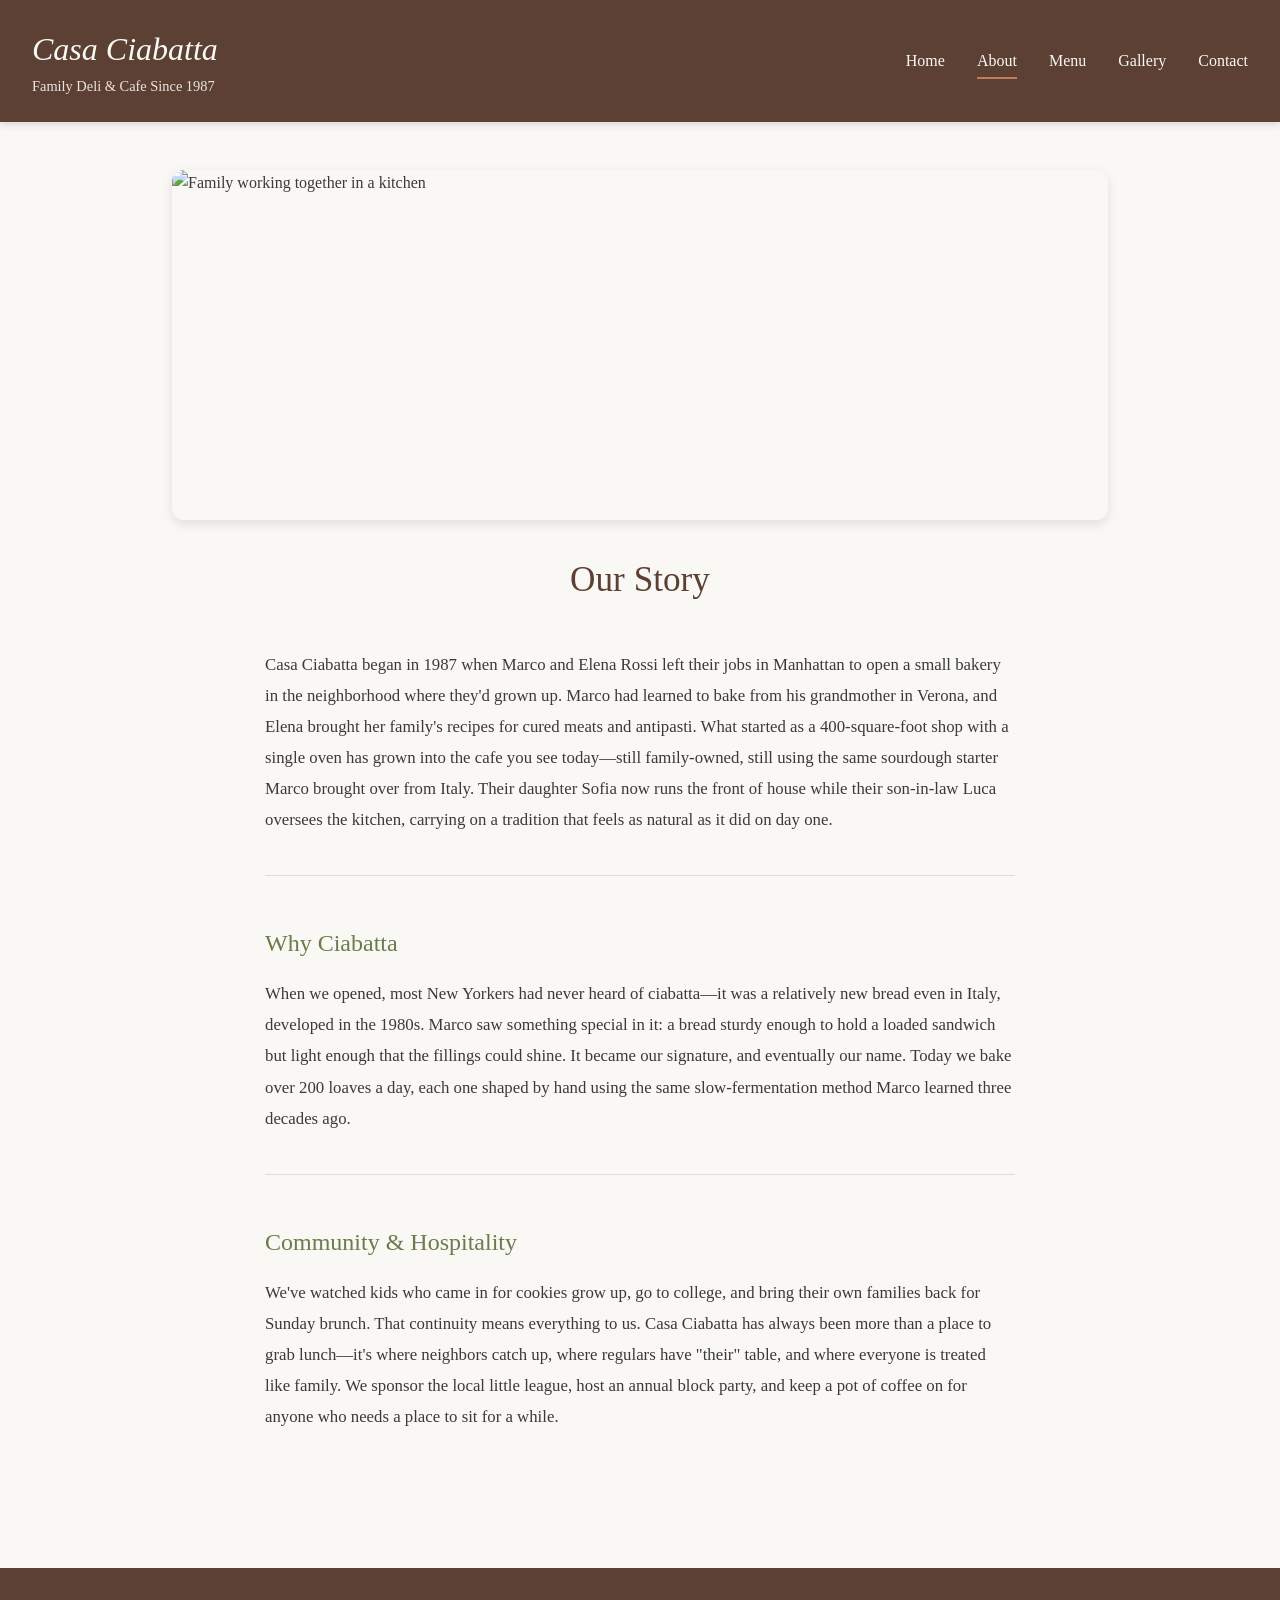
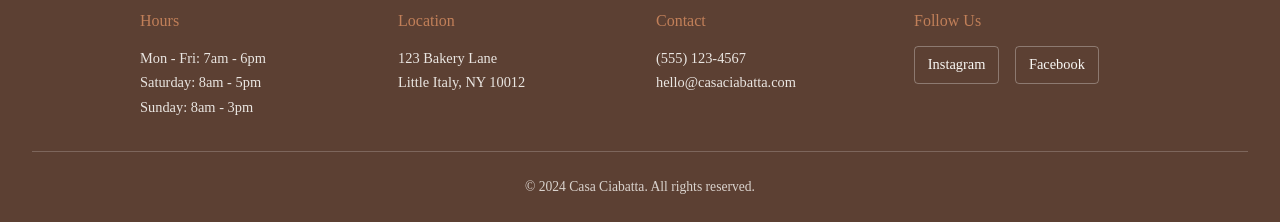
==== about.html @ 41f50962 "Casa Ciabatta site" ====
<!DOCTYPE html>
<html lang="en">
<head>
    <meta charset="UTF-8">
    <meta name="viewport" content="width=device-width, initial-scale=1.0">
    <title>About Us | Casa Ciabatta</title>
    <link rel="stylesheet" href="styles.css">
</head>
<body>
    <header>
        <div class="logo">
            <h1>Casa Ciabatta</h1>
            <p class="tagline">Family Deli & Cafe Since 1987</p>
        </div>
        <nav>
            <ul>
                <li><a href="index.html">Home</a></li>
                <li><a href="about.html" class="active">About</a></li>
                <li><a href="menu.html">Menu</a></li>
                <li><a href="gallery.html">Gallery</a></li>
                <li><a href="contact.html">Contact</a></li>
            </ul>
        </nav>
    </header>

    <main>
        <section class="about-hero">
            <img src="https://images.unsplash.com/photo-1556484687-30636164638b?w=1200&h=500&fit=crop" alt="Family working together in a kitchen">
        </section>

        <section class="page-header">
            <h2>Our Story</h2>
        </section>

        <section class="about-section">
            <div class="about-content">
                <p>Casa Ciabatta began in 1987 when Marco and Elena Rossi left their jobs in Manhattan to open a small bakery in the neighborhood where they'd grown up. Marco had learned to bake from his grandmother in Verona, and Elena brought her family's recipes for cured meats and antipasti. What started as a 400-square-foot shop with a single oven has grown into the cafe you see today—still family-owned, still using the same sourdough starter Marco brought over from Italy. Their daughter Sofia now runs the front of house while their son-in-law Luca oversees the kitchen, carrying on a tradition that feels as natural as it did on day one.</p>
            </div>
        </section>

        <section class="about-section">
            <h3>Why Ciabatta</h3>
            <div class="about-content">
                <p>When we opened, most New Yorkers had never heard of ciabatta—it was a relatively new bread even in Italy, developed in the 1980s. Marco saw something special in it: a bread sturdy enough to hold a loaded sandwich but light enough that the fillings could shine. It became our signature, and eventually our name. Today we bake over 200 loaves a day, each one shaped by hand using the same slow-fermentation method Marco learned three decades ago.</p>
            </div>
        </section>

        <section class="about-section">
            <h3>Community & Hospitality</h3>
            <div class="about-content">
                <p>We've watched kids who came in for cookies grow up, go to college, and bring their own families back for Sunday brunch. That continuity means everything to us. Casa Ciabatta has always been more than a place to grab lunch—it's where neighbors catch up, where regulars have "their" table, and where everyone is treated like family. We sponsor the local little league, host an annual block party, and keep a pot of coffee on for anyone who needs a place to sit for a while.</p>
            </div>
        </section>
    </main>

    <footer>
        <div class="footer-content">
            <div class="footer-section">
                <h4>Hours</h4>
                <p>Mon - Fri: 7am - 6pm<br>
                Saturday: 8am - 5pm<br>
                Sunday: 8am - 3pm</p>
            </div>
            <div class="footer-section">
                <h4>Location</h4>
                <p>123 Bakery Lane<br>
                Little Italy, NY 10012</p>
            </div>
            <div class="footer-section">
                <h4>Contact</h4>
                <p>(555) 123-4567<br>
                hello@casaciabatta.com</p>
            </div>
            <div class="footer-section">
                <h4>Follow Us</h4>
                <div class="social-links">
                    <a href="https://instagram.com" target="_blank">Instagram</a>
                    <a href="https://facebook.com" target="_blank">Facebook</a>
                </div>
            </div>
        </div>
        <div class="footer-bottom">
            <p>&copy; 2024 Casa Ciabatta. All rights reserved.</p>
        </div>
    </footer>
</body>
</html>
---- styles.css ----
/* Base Styles */
* {
    margin: 0;
    padding: 0;
    box-sizing: border-box;
}

:root {
    --color-cream: #faf8f5;
    --color-warm-brown: #5c4033;
    --color-terracotta: #c17f59;
    --color-olive: #6b7c4c;
    --color-text: #3a3a3a;
    --color-light-text: #666;
}

body {
    font-family: Georgia, 'Times New Roman', serif;
    background-color: var(--color-cream);
    color: var(--color-text);
    line-height: 1.6;
}

/* Header */
header {
    background-color: var(--color-warm-brown);
    color: var(--color-cream);
    padding: 1.5rem 2rem;
    display: flex;
    justify-content: space-between;
    align-items: center;
    flex-wrap: wrap;
    gap: 1rem;
    position: sticky;
    top: 0;
    z-index: 100;
    box-shadow: 0 2px 8px rgba(0, 0, 0, 0.15);
}

.logo h1 {
    font-size: 2rem;
    font-weight: normal;
    font-style: italic;
}

.tagline {
    font-size: 0.9rem;
    opacity: 0.9;
}

nav ul {
    list-style: none;
    display: flex;
    gap: 2rem;
}

nav a {
    color: var(--color-cream);
    text-decoration: none;
    font-size: 1rem;
    padding: 0.5rem 0;
    border-bottom: 2px solid transparent;
    transition: border-color 0.3s;
}

nav a:hover,
nav a.active {
    border-bottom-color: var(--color-terracotta);
}

/* Main Content */
main {
    max-width: 1000px;
    margin: 0 auto;
    padding: 3rem 2rem;
}

/* Hero Section */
.hero {
    text-align: center;
    padding: 0 0 3rem 0;
    border-bottom: 1px solid #ddd;
    margin-bottom: 3rem;
}

.hero-image {
    margin: 0 0 2rem 0;
    border-radius: 12px;
    overflow: hidden;
    box-shadow: 0 4px 12px rgba(0, 0, 0, 0.1);
}

.hero-image img {
    width: 100%;
    height: 350px;
    object-fit: cover;
    display: block;
}

.hero h2 {
    font-size: 2.5rem;
    font-weight: normal;
    color: var(--color-warm-brown);
    margin-bottom: 1rem;
}

.hero p {
    font-size: 1.2rem;
    color: var(--color-light-text);
    max-width: 600px;
    margin: 0 auto;
}

@media (max-width: 768px) {
    .hero-image img {
        height: 250px;
    }

    .hero h2 {
        font-size: 2rem;
    }
}

@media (max-width: 480px) {
    .hero-image img {
        height: 200px;
    }

    .hero-image {
        border-radius: 8px;
    }
}

/* Home Sections */
.home-section {
    margin-bottom: 3.5rem;
    padding-bottom: 3rem;
    border-bottom: 1px solid #e0dcd5;
}

.home-section:last-of-type {
    border-bottom: none;
    margin-bottom: 0;
}

.home-section h3 {
    font-size: 1.8rem;
    font-weight: normal;
    color: var(--color-warm-brown);
    margin-bottom: 1.5rem;
    text-align: center;
}

.section-content {
    max-width: 750px;
    margin: 0 auto;
}

.section-content p {
    font-size: 1.05rem;
    margin-bottom: 1.25rem;
    line-height: 1.8;
}

/* Featured Items */
.featured-items {
    display: grid;
    grid-template-columns: repeat(auto-fit, minmax(280px, 1fr));
    gap: 1.5rem;
    margin-bottom: 1.5rem;
}

.featured-card {
    background: white;
    padding: 1.75rem;
    border-radius: 8px;
    box-shadow: 0 2px 8px rgba(0, 0, 0, 0.08);
}

.featured-card h4 {
    color: var(--color-terracotta);
    font-size: 1.2rem;
    font-weight: normal;
    margin-bottom: 0.75rem;
}

.featured-card p {
    font-size: 0.95rem;
    line-height: 1.7;
    color: var(--color-light-text);
}

.section-cta {
    text-align: center;
    margin-top: 1.5rem;
}

.section-cta a {
    color: var(--color-olive);
    text-decoration: none;
    font-size: 1rem;
    border-bottom: 1px solid var(--color-olive);
    padding-bottom: 2px;
    transition: color 0.3s, border-color 0.3s;
}

.section-cta a:hover {
    color: var(--color-terracotta);
    border-color: var(--color-terracotta);
}

/* Visit Section */
.visit-content {
    display: grid;
    grid-template-columns: repeat(auto-fit, minmax(250px, 1fr));
    gap: 2rem;
    max-width: 600px;
    margin: 0 auto;
}

.visit-info h4 {
    color: var(--color-olive);
    font-size: 1.1rem;
    font-weight: normal;
    margin-bottom: 0.5rem;
}

.visit-info p {
    font-size: 1rem;
    line-height: 1.7;
}

.visit-note {
    margin-top: 0.75rem;
    font-size: 0.9rem;
    color: var(--color-light-text);
    font-style: italic;
}

/* Page Headers */
.page-header {
    text-align: center;
    margin-bottom: 2.5rem;
}

.page-header h2 {
    font-size: 2.2rem;
    font-weight: normal;
    color: var(--color-warm-brown);
}

/* Content Sections */
.content {
    max-width: 700px;
    margin: 0 auto;
}

.content p {
    margin-bottom: 1.5rem;
    font-size: 1.1rem;
}

/* About Page */
.about-hero {
    margin-bottom: 2rem;
    border-radius: 12px;
    overflow: hidden;
    box-shadow: 0 4px 12px rgba(0, 0, 0, 0.1);
}

.about-hero img {
    width: 100%;
    height: 350px;
    object-fit: cover;
    display: block;
}

@media (max-width: 768px) {
    .about-hero img {
        height: 250px;
    }
}

@media (max-width: 480px) {
    .about-hero img {
        height: 200px;
    }

    .about-hero {
        border-radius: 8px;
    }
}

.about-section {
    max-width: 750px;
    margin: 0 auto 3rem;
    padding-bottom: 2.5rem;
    border-bottom: 1px solid #e0dcd5;
}

.about-section:last-of-type {
    border-bottom: none;
    margin-bottom: 0;
}

.about-section h3 {
    font-size: 1.5rem;
    font-weight: normal;
    color: var(--color-olive);
    margin-bottom: 1rem;
}

.about-content p {
    font-size: 1.05rem;
    line-height: 1.85;
    margin-bottom: 1rem;
}

.about-content p:last-child {
    margin-bottom: 0;
}

/* Menu Styles */
.menu-category {
    margin-bottom: 3rem;
}

.menu-category h3 {
    font-size: 1.6rem;
    font-weight: normal;
    color: var(--color-warm-brown);
    border-bottom: 2px solid var(--color-olive);
    padding-bottom: 0.6rem;
    margin-bottom: 1.5rem;
}

.menu-items {
    display: flex;
    flex-direction: column;
    gap: 1.25rem;
}

.menu-item {
    padding-bottom: 1.25rem;
    border-bottom: 1px dotted #ccc;
}

.menu-item:last-child {
    border-bottom: none;
    padding-bottom: 0;
}

.item-header {
    display: flex;
    justify-content: space-between;
    align-items: baseline;
    gap: 1rem;
    margin-bottom: 0.4rem;
}

.item-name {
    font-size: 1.15rem;
    color: var(--color-text);
}

.item-price {
    font-size: 1.05rem;
    color: var(--color-terracotta);
    font-weight: bold;
    white-space: nowrap;
}

.item-description {
    font-size: 0.95rem;
    color: var(--color-light-text);
    line-height: 1.6;
    margin: 0;
}

@media (max-width: 480px) {
    .menu-category h3 {
        font-size: 1.4rem;
    }

    .item-header {
        flex-wrap: wrap;
    }

    .item-name {
        font-size: 1.1rem;
    }
}

/* Gallery Grid */
.gallery-grid {
    display: grid;
    grid-template-columns: repeat(3, 1fr);
    gap: 1.5rem;
}

.gallery-item {
    background: white;
    border-radius: 8px;
    overflow: hidden;
    box-shadow: 0 2px 8px rgba(0, 0, 0, 0.08);
    transition: transform 0.3s, box-shadow 0.3s;
}

.gallery-item:hover {
    transform: translateY(-4px);
    box-shadow: 0 6px 16px rgba(0, 0, 0, 0.12);
}

.gallery-item img {
    width: 100%;
    height: 200px;
    object-fit: cover;
    display: block;
}

.gallery-caption {
    padding: 1rem;
    font-size: 0.95rem;
    color: var(--color-text);
    text-align: center;
    margin: 0;
}

@media (max-width: 900px) {
    .gallery-grid {
        grid-template-columns: repeat(2, 1fr);
    }
}

@media (max-width: 550px) {
    .gallery-grid {
        grid-template-columns: 1fr;
        gap: 1.25rem;
    }

    .gallery-item img {
        height: 220px;
    }
}

/* Contact Page */
.contact-section {
    margin-bottom: 3rem;
    padding-bottom: 2.5rem;
    border-bottom: 1px solid #e0dcd5;
}

.contact-section:last-of-type {
    border-bottom: none;
    margin-bottom: 0;
}

.contact-section h3 {
    font-size: 1.5rem;
    font-weight: normal;
    color: var(--color-warm-brown);
    text-align: center;
    margin-bottom: 1.5rem;
}

.contact-grid {
    display: grid;
    grid-template-columns: repeat(auto-fit, minmax(200px, 1fr));
    gap: 1.5rem;
    max-width: 700px;
    margin: 0 auto;
}

.contact-card {
    background: white;
    padding: 1.5rem;
    border-radius: 8px;
    box-shadow: 0 2px 8px rgba(0, 0, 0, 0.08);
    text-align: center;
}

.contact-card h4 {
    font-size: 1rem;
    font-weight: normal;
    color: var(--color-olive);
    margin-bottom: 0.5rem;
}

.contact-card p {
    font-size: 0.95rem;
    line-height: 1.6;
}

/* Contact Form */
.contact-form {
    max-width: 500px;
    margin: 0 auto;
}

.form-group {
    margin-bottom: 1.25rem;
}

.form-group label {
    display: block;
    font-size: 1rem;
    color: var(--color-text);
    margin-bottom: 0.5rem;
}

.form-group input,
.form-group textarea {
    width: 100%;
    padding: 0.85rem 1rem;
    font-family: Georgia, 'Times New Roman', serif;
    font-size: 1rem;
    border: 1px solid #ccc;
    border-radius: 6px;
    background-color: white;
    transition: border-color 0.3s, box-shadow 0.3s;
}

.form-group input:focus,
.form-group textarea:focus {
    outline: none;
    border-color: var(--color-olive);
    box-shadow: 0 0 0 3px rgba(107, 124, 76, 0.15);
}

.form-group textarea {
    resize: vertical;
    min-height: 120px;
}

.submit-btn {
    display: block;
    width: 100%;
    padding: 1rem;
    font-family: Georgia, 'Times New Roman', serif;
    font-size: 1.05rem;
    color: var(--color-cream);
    background-color: var(--color-warm-brown);
    border: none;
    border-radius: 6px;
    cursor: pointer;
    transition: background-color 0.3s;
}

.submit-btn:hover {
    background-color: #4a352a;
}

/* Additional Info */
.info-grid {
    display: grid;
    grid-template-columns: repeat(auto-fit, minmax(280px, 1fr));
    gap: 2rem;
    max-width: 700px;
    margin: 0 auto;
}

.info-item h4 {
    font-size: 1.1rem;
    font-weight: normal;
    color: var(--color-olive);
    margin-bottom: 0.5rem;
}

.info-item p {
    font-size: 0.95rem;
    line-height: 1.7;
    color: var(--color-light-text);
}

@media (max-width: 480px) {
    .contact-form {
        padding: 0 0.5rem;
    }

    .form-group input,
    .form-group textarea {
        padding: 0.75rem;
    }
}

/* Footer */
footer {
    background-color: var(--color-warm-brown);
    color: var(--color-cream);
    padding: 2.5rem 2rem 1.5rem;
    margin-top: 3rem;
}

.footer-content {
    display: grid;
    grid-template-columns: repeat(auto-fit, minmax(200px, 1fr));
    gap: 2rem;
    max-width: 1000px;
    margin: 0 auto 2rem;
    text-align: left;
}

.footer-section h4 {
    font-size: 1rem;
    font-weight: normal;
    color: var(--color-terracotta);
    margin-bottom: 0.75rem;
}

.footer-section p {
    font-size: 0.9rem;
    line-height: 1.7;
    opacity: 0.9;
}

.social-links {
    display: flex;
    gap: 1rem;
    margin-top: 0.5rem;
}

.social-links a {
    color: var(--color-cream);
    text-decoration: none;
    font-size: 0.9rem;
    padding: 0.4rem 0.8rem;
    border: 1px solid rgba(255, 255, 255, 0.3);
    border-radius: 4px;
    transition: border-color 0.3s, background-color 0.3s;
}

.social-links a:hover {
    border-color: var(--color-terracotta);
    background-color: rgba(255, 255, 255, 0.1);
}

.footer-bottom {
    text-align: center;
    padding-top: 1.5rem;
    border-top: 1px solid rgba(255, 255, 255, 0.2);
}

.footer-bottom p {
    font-size: 0.85rem;
    opacity: 0.8;
}

/* Responsive */
@media (max-width: 768px) {
    header {
        flex-direction: column;
        text-align: center;
    }

    nav ul {
        flex-wrap: wrap;
        justify-content: center;
        gap: 1rem;
    }

    .hero h2 {
        font-size: 2rem;
    }

    main {
        padding: 2rem 1rem;
    }
}
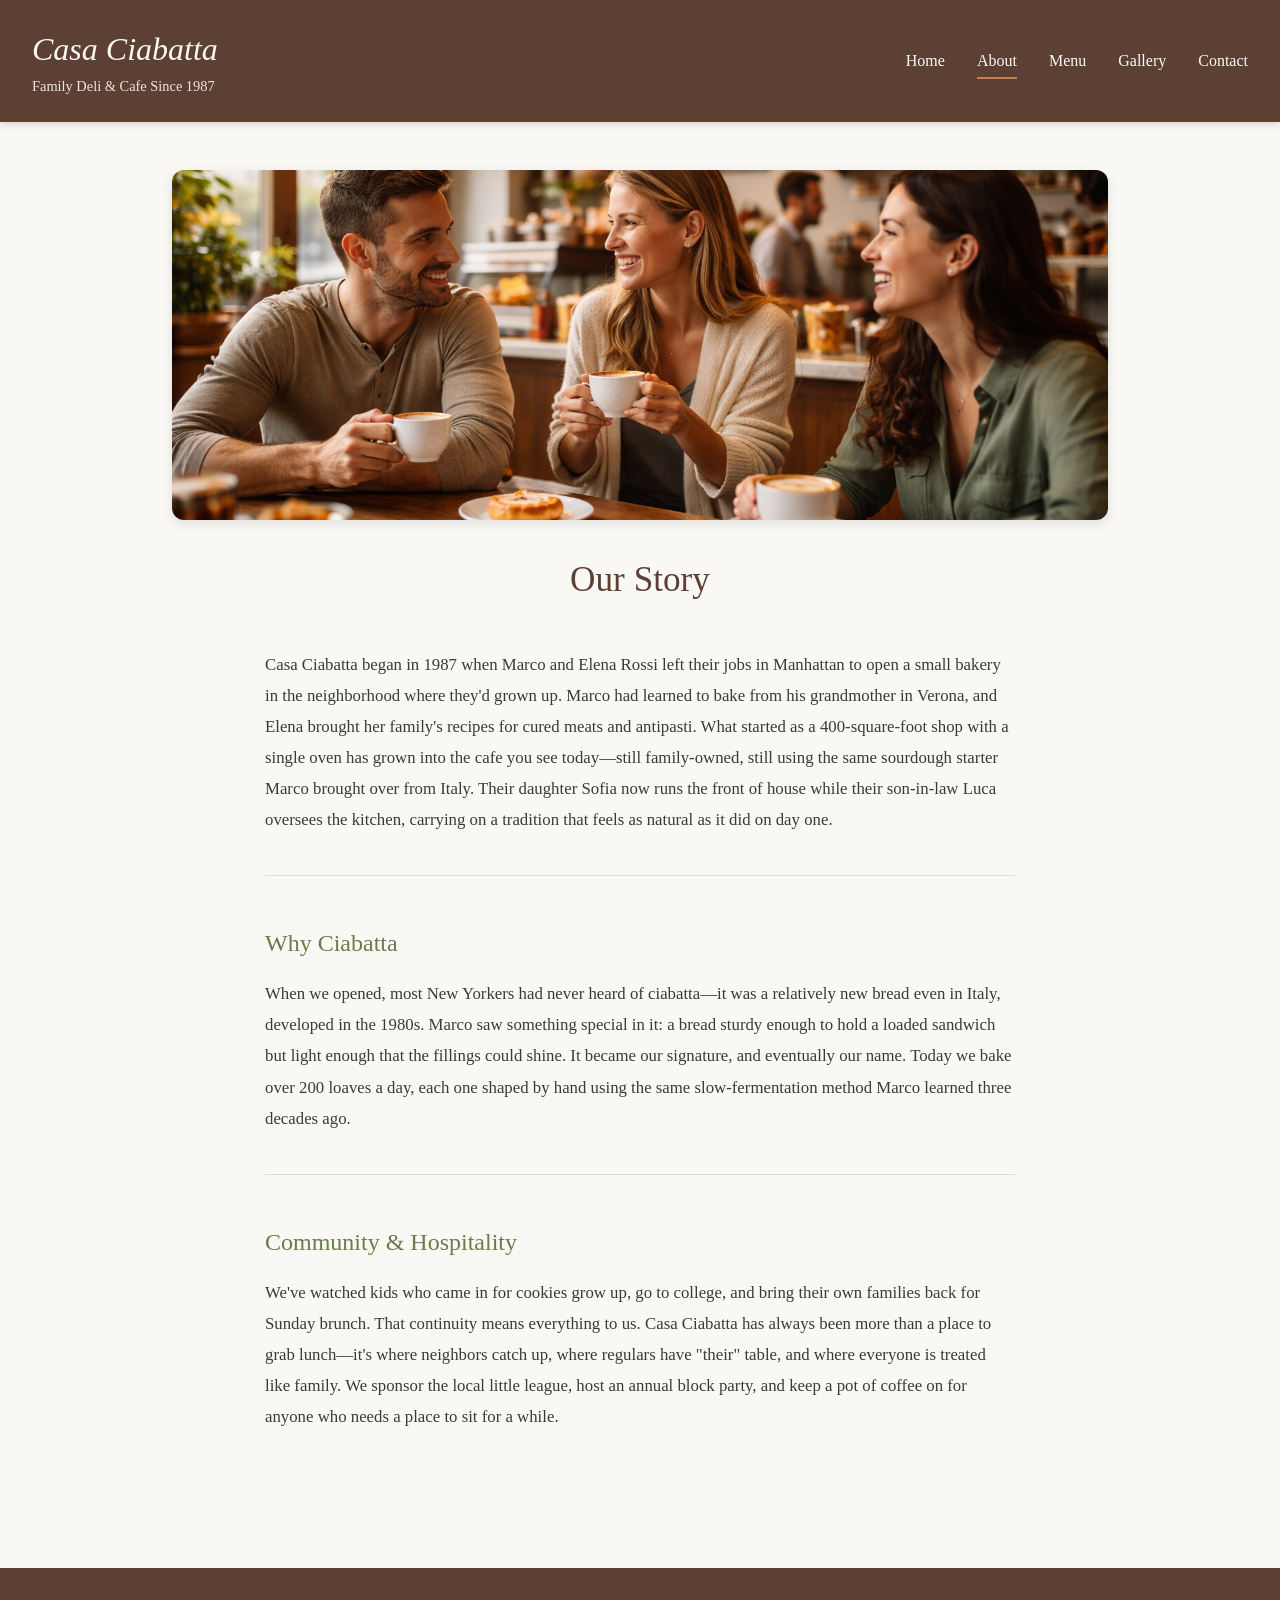
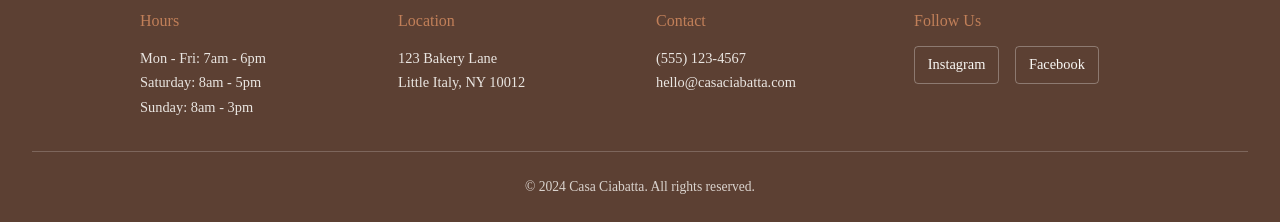
==== commit 9ad3140a: "Images added to site" ====
--- a/about.html
+++ b/about.html
@@ -1,11 +1,13 @@
 <!DOCTYPE html>
 <html lang="en">
+
 <head>
     <meta charset="UTF-8">
     <meta name="viewport" content="width=device-width, initial-scale=1.0">
     <title>About Us | Casa Ciabatta</title>
     <link rel="stylesheet" href="styles.css">
 </head>
+
 <body>
     <header>
         <div class="logo">
@@ -25,7 +27,7 @@
 
     <main>
         <section class="about-hero">
-            <img src="https://images.unsplash.com/photo-1556484687-30636164638b?w=1200&h=500&fit=crop" alt="Family working together in a kitchen">
+            <img src="images/abouthero.png" alt="Guests talking inside Casa Ciabatta café">
         </section>
 
         <section class="page-header">
@@ -34,21 +36,35 @@
 
         <section class="about-section">
             <div class="about-content">
-                <p>Casa Ciabatta began in 1987 when Marco and Elena Rossi left their jobs in Manhattan to open a small bakery in the neighborhood where they'd grown up. Marco had learned to bake from his grandmother in Verona, and Elena brought her family's recipes for cured meats and antipasti. What started as a 400-square-foot shop with a single oven has grown into the cafe you see today—still family-owned, still using the same sourdough starter Marco brought over from Italy. Their daughter Sofia now runs the front of house while their son-in-law Luca oversees the kitchen, carrying on a tradition that feels as natural as it did on day one.</p>
+                <p>Casa Ciabatta began in 1987 when Marco and Elena Rossi left their jobs in Manhattan to open a small
+                    bakery in the neighborhood where they'd grown up. Marco had learned to bake from his grandmother in
+                    Verona, and Elena brought her family's recipes for cured meats and antipasti. What started as a
+                    400-square-foot shop with a single oven has grown into the cafe you see today—still family-owned,
+                    still using the same sourdough starter Marco brought over from Italy. Their daughter Sofia now runs
+                    the front of house while their son-in-law Luca oversees the kitchen, carrying on a tradition that
+                    feels as natural as it did on day one.</p>
             </div>
         </section>
 
         <section class="about-section">
             <h3>Why Ciabatta</h3>
             <div class="about-content">
-                <p>When we opened, most New Yorkers had never heard of ciabatta—it was a relatively new bread even in Italy, developed in the 1980s. Marco saw something special in it: a bread sturdy enough to hold a loaded sandwich but light enough that the fillings could shine. It became our signature, and eventually our name. Today we bake over 200 loaves a day, each one shaped by hand using the same slow-fermentation method Marco learned three decades ago.</p>
+                <p>When we opened, most New Yorkers had never heard of ciabatta—it was a relatively new bread even in
+                    Italy, developed in the 1980s. Marco saw something special in it: a bread sturdy enough to hold a
+                    loaded sandwich but light enough that the fillings could shine. It became our signature, and
+                    eventually our name. Today we bake over 200 loaves a day, each one shaped by hand using the same
+                    slow-fermentation method Marco learned three decades ago.</p>
             </div>
         </section>
 
         <section class="about-section">
             <h3>Community & Hospitality</h3>
             <div class="about-content">
-                <p>We've watched kids who came in for cookies grow up, go to college, and bring their own families back for Sunday brunch. That continuity means everything to us. Casa Ciabatta has always been more than a place to grab lunch—it's where neighbors catch up, where regulars have "their" table, and where everyone is treated like family. We sponsor the local little league, host an annual block party, and keep a pot of coffee on for anyone who needs a place to sit for a while.</p>
+                <p>We've watched kids who came in for cookies grow up, go to college, and bring their own families back
+                    for Sunday brunch. That continuity means everything to us. Casa Ciabatta has always been more than a
+                    place to grab lunch—it's where neighbors catch up, where regulars have "their" table, and where
+                    everyone is treated like family. We sponsor the local little league, host an annual block party, and
+                    keep a pot of coffee on for anyone who needs a place to sit for a while.</p>
             </div>
         </section>
     </main>
@@ -58,18 +74,18 @@
             <div class="footer-section">
                 <h4>Hours</h4>
                 <p>Mon - Fri: 7am - 6pm<br>
-                Saturday: 8am - 5pm<br>
-                Sunday: 8am - 3pm</p>
+                    Saturday: 8am - 5pm<br>
+                    Sunday: 8am - 3pm</p>
             </div>
             <div class="footer-section">
                 <h4>Location</h4>
                 <p>123 Bakery Lane<br>
-                Little Italy, NY 10012</p>
+                    Little Italy, NY 10012</p>
             </div>
             <div class="footer-section">
                 <h4>Contact</h4>
                 <p>(555) 123-4567<br>
-                hello@casaciabatta.com</p>
+                    hello@casaciabatta.com</p>
             </div>
             <div class="footer-section">
                 <h4>Follow Us</h4>
@@ -84,4 +100,5 @@
         </div>
     </footer>
 </body>
-</html>
+
+</html>
